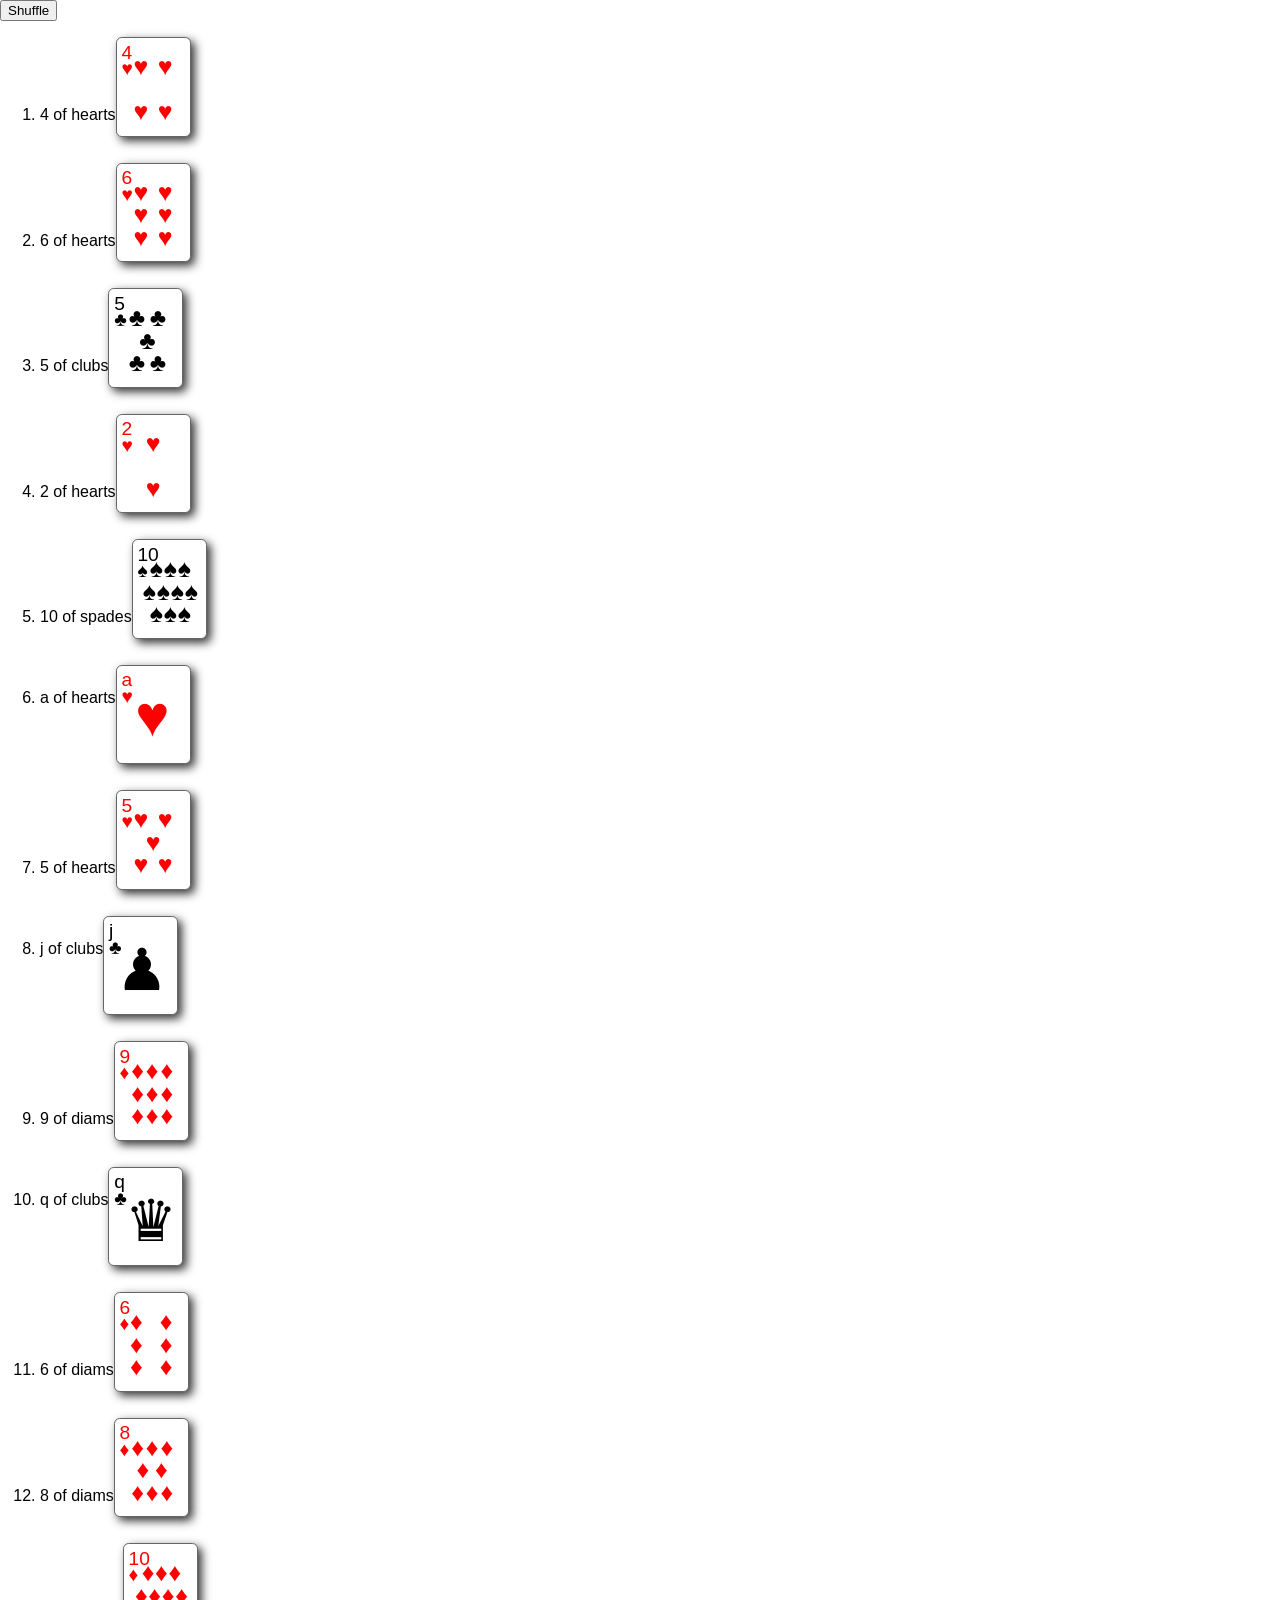
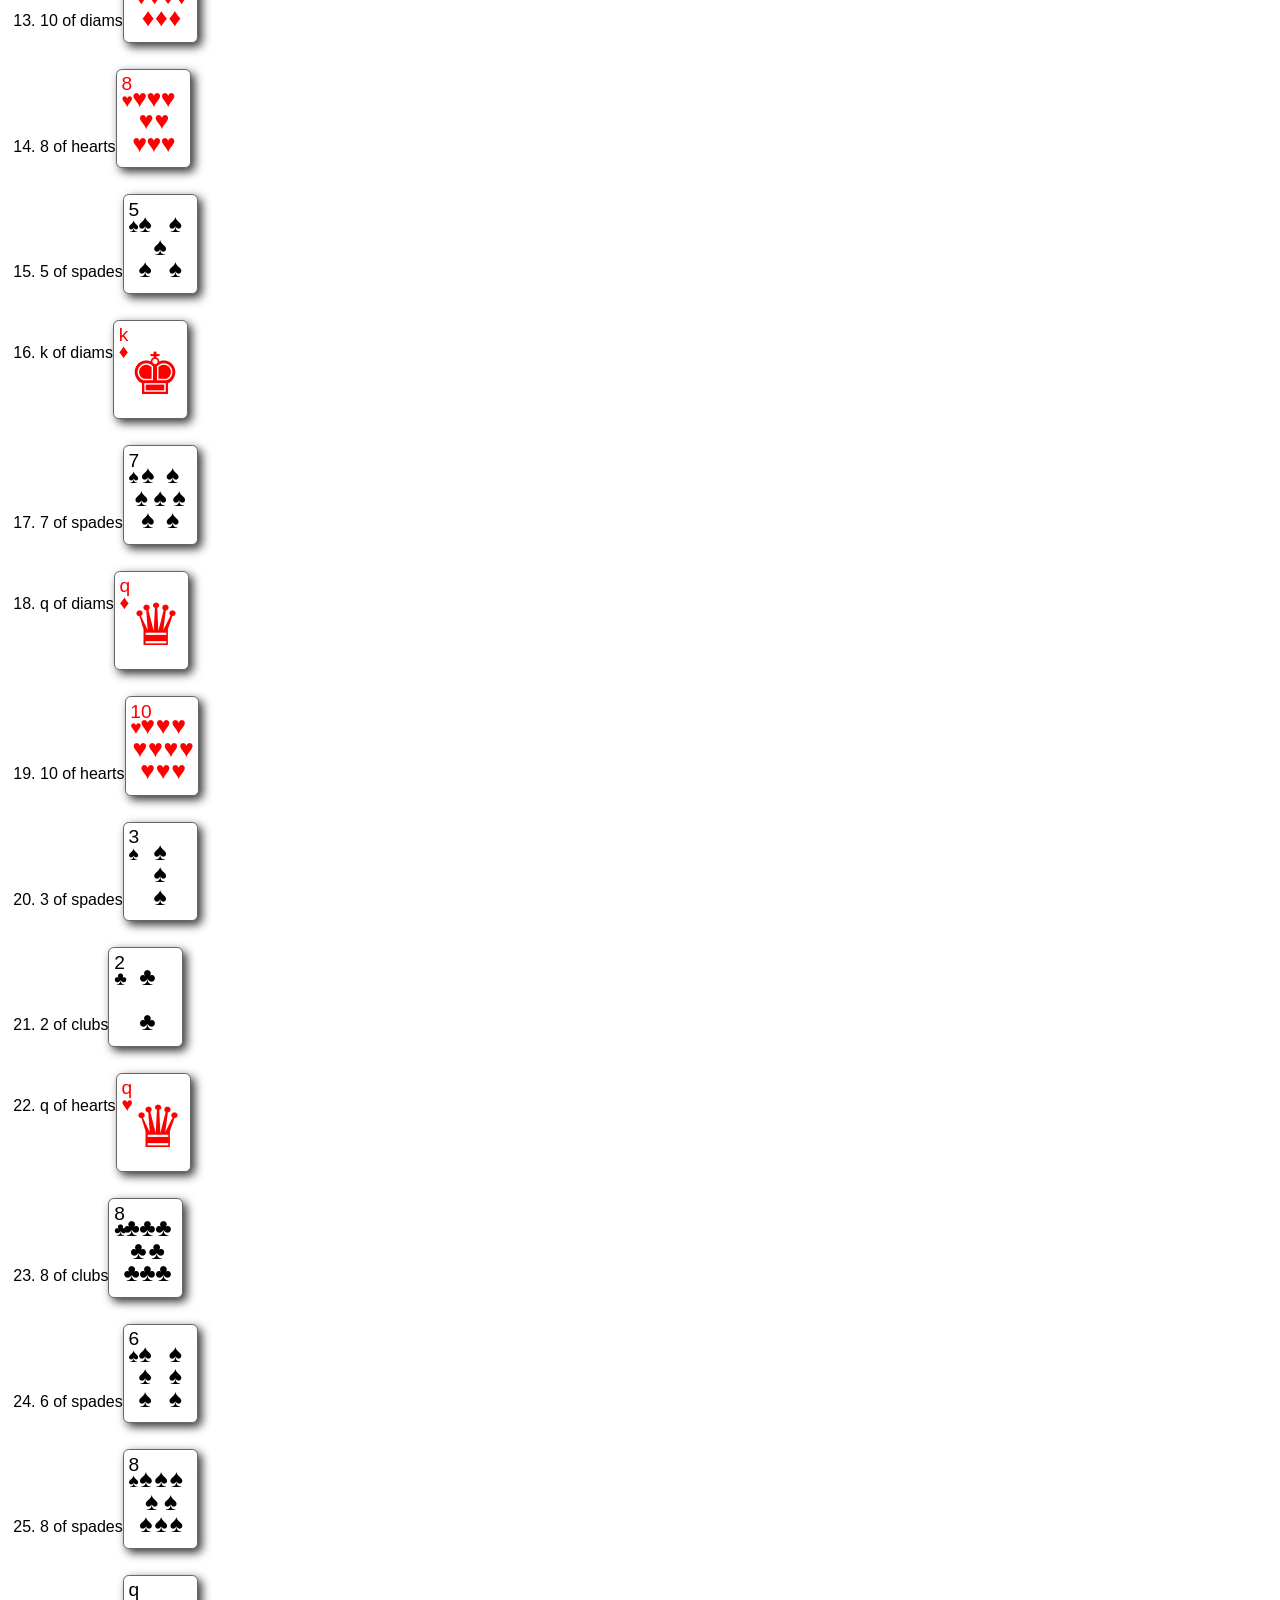
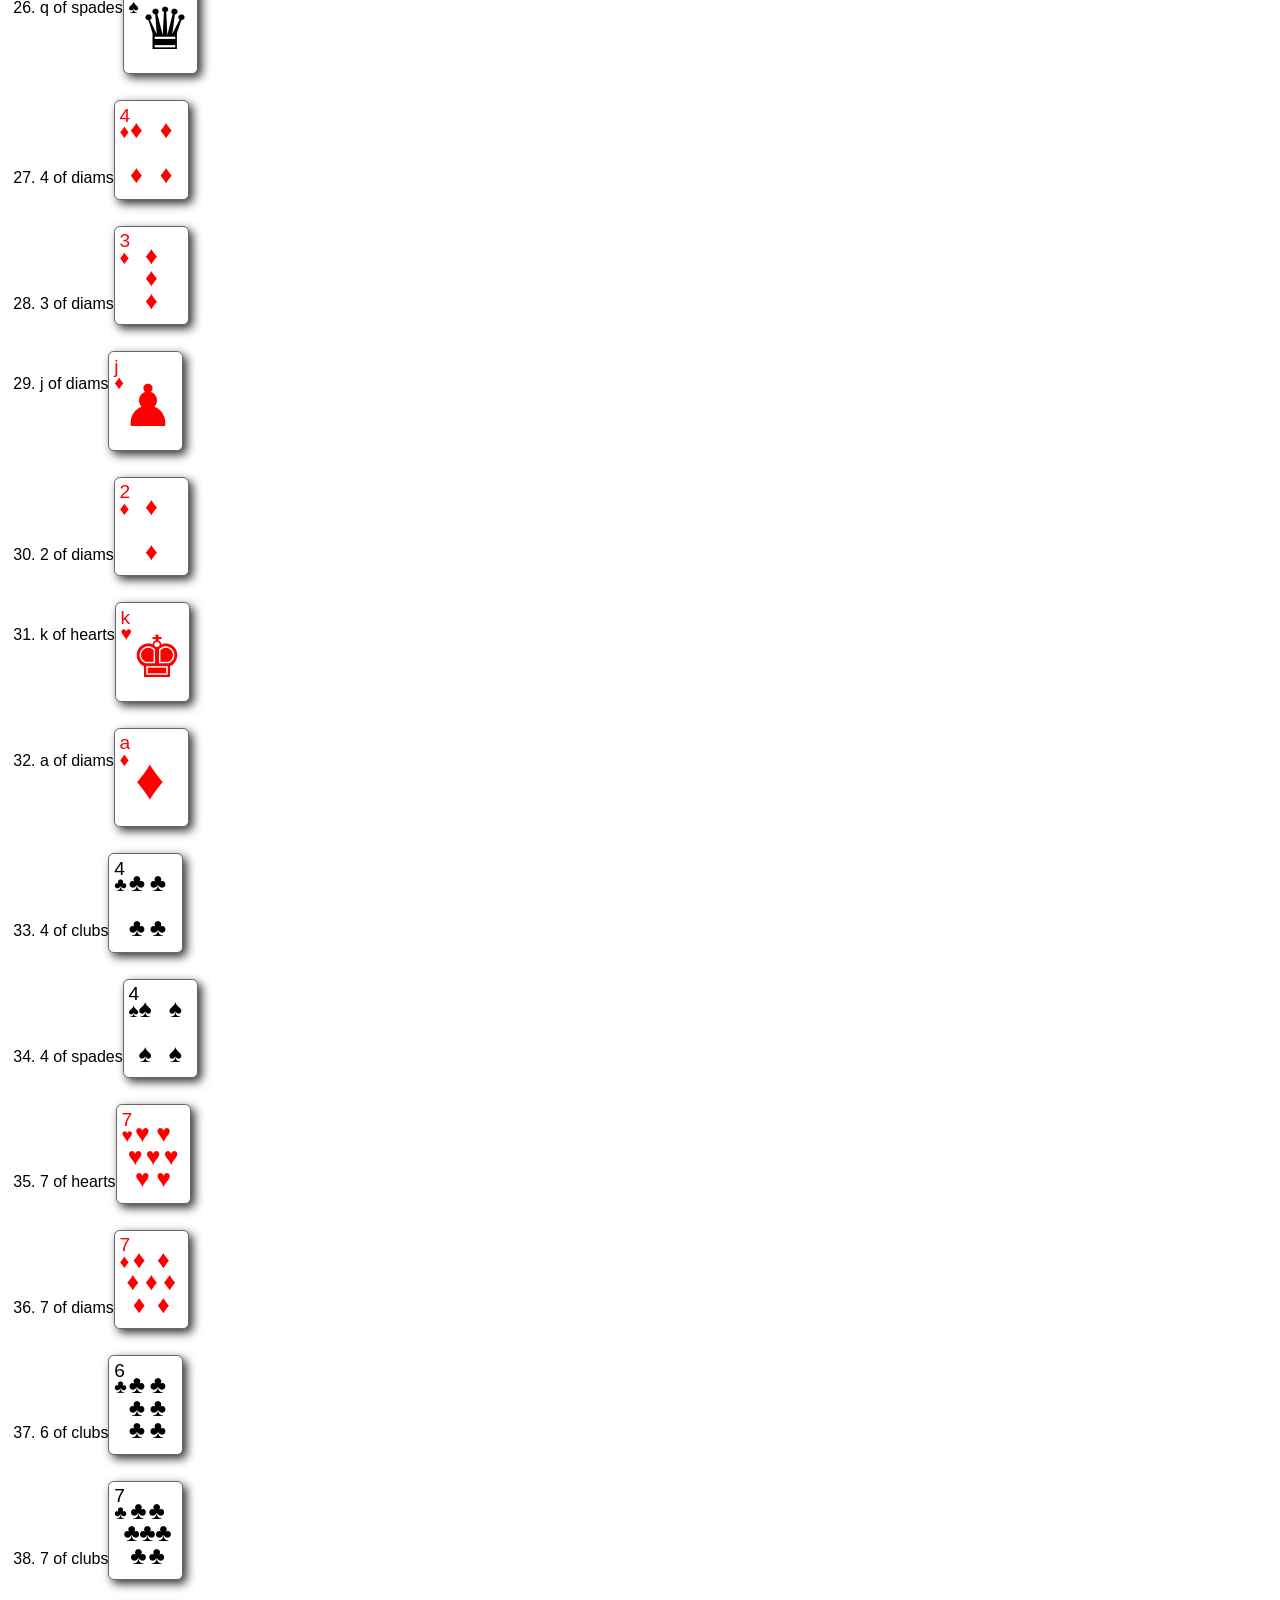
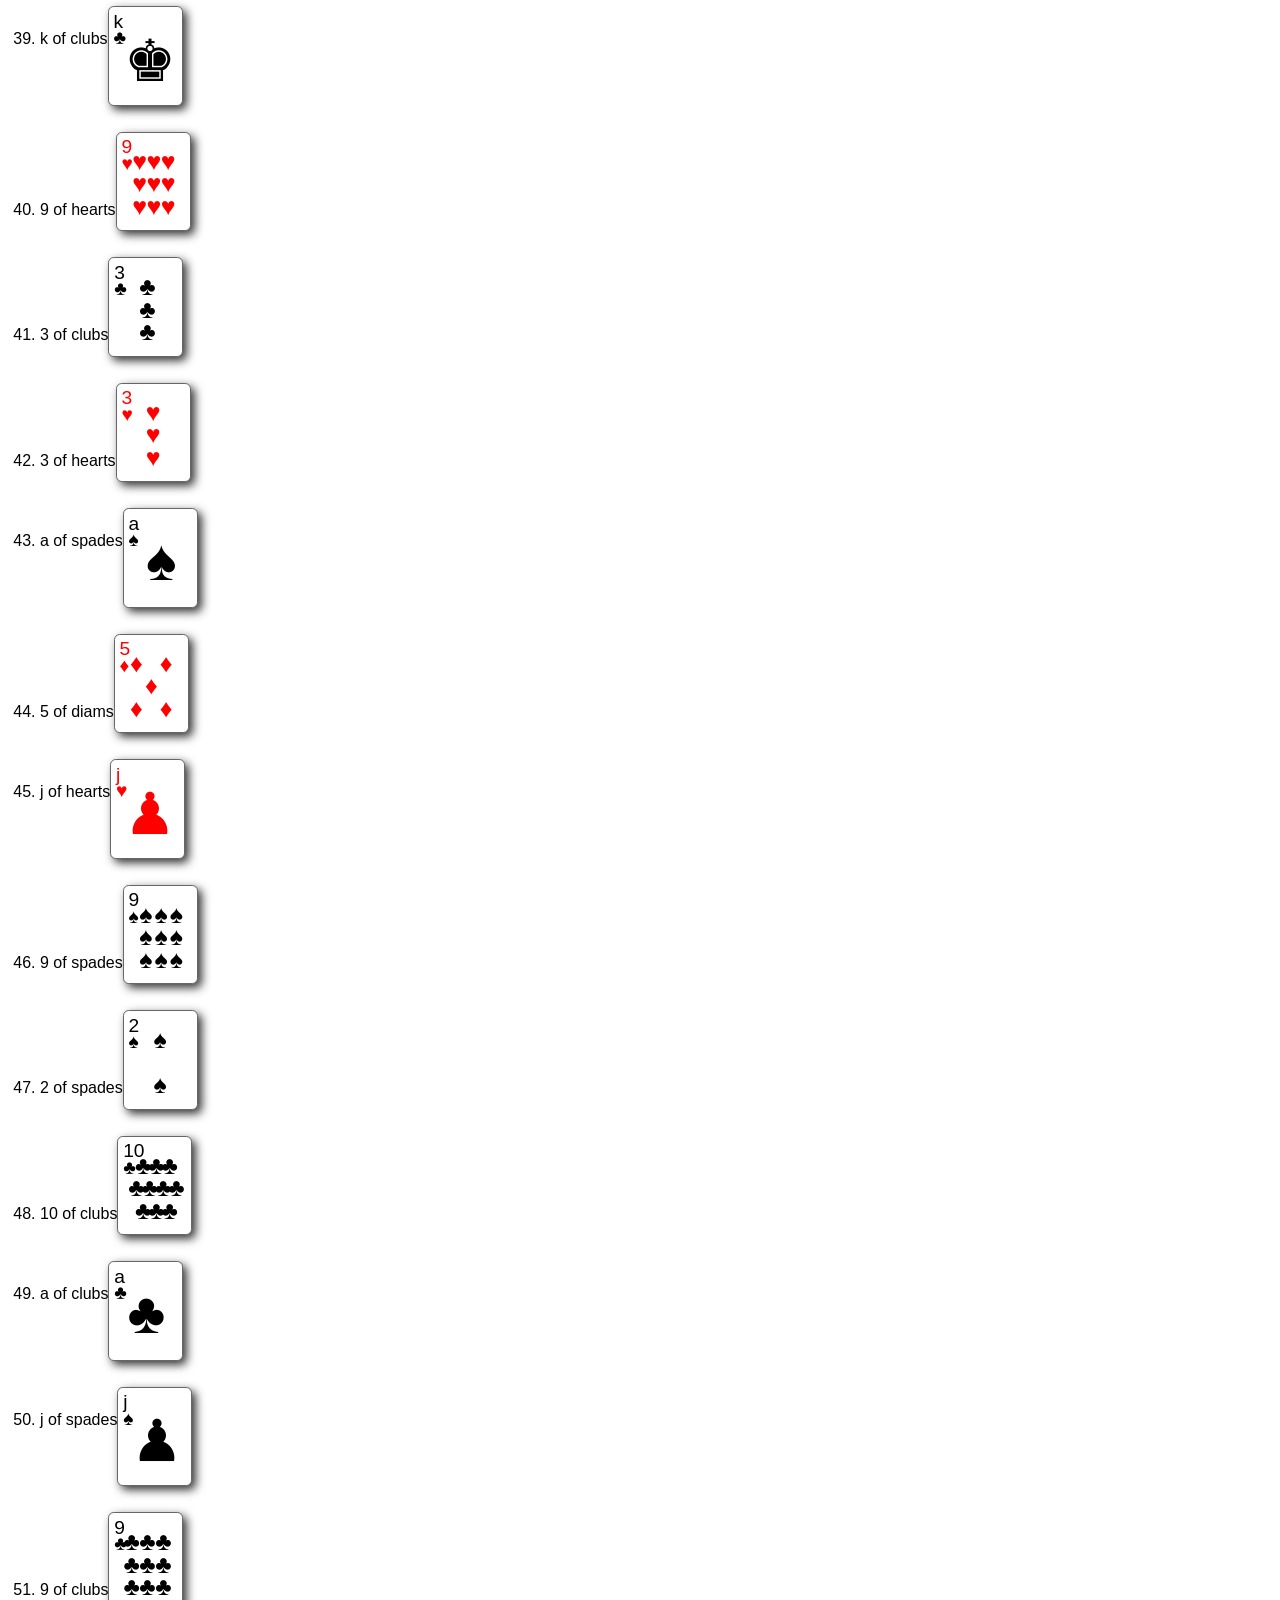
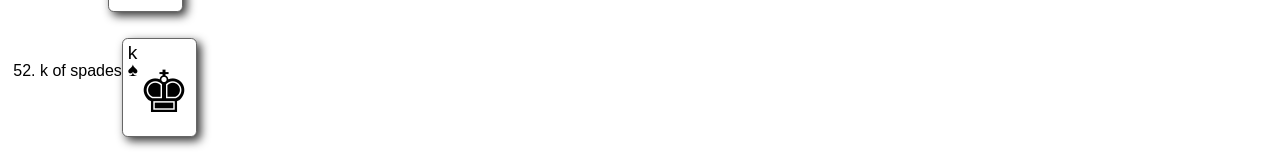
==== web/index.html @ 7f5fe444 "refactored some card stuff" ====
<!DOCTYPE HTML>
<html>
    <head>
        <meta http-equiv="Content-Type" content="text/html; charset=utf-8">
        <title>Main</title>
        <link rel="stylesheet" type="text/css" href="css/main.css">
        <link rel="stylesheet" type="text/css" href="css/cards.css">
        <script type="text/javascript" src="js/kings_elm.min.js"></script>
    </head>
    <body>
        <script type="text/javascript">Elm.Main.fullscreen();</script>
    </body>
</html>
---- web/css/main.css ----
html,head,body { padding:0; margin:0; }
body { font-family: calibri, helvetica, arial, sans-serif; }
---- web/css/cards.css ----
/**
 * Styles for CSS Playing Cards
 *
 * @author   Anika Henke <anika@selfthinker.org>
 * @license  CC BY-SA [http://creativecommons.org/licenses/by-sa/3.0]
 * @version  2011-06-14
 * @link     http://selfthinker.github.com/CSS-Playing-Cards/
 */

/* card itself
********************************************************************/

.playingCards .card {
    display: inline-block;
    width: 3.3em;
    height: 4.6em;
    border: 1px solid #666;
    border-radius: .3em;
    -moz-border-radius: .3em;
    -webkit-border-radius: .3em;
    -khtml-border-radius: .3em;
    padding: .25em;
    margin: 0 .5em .5em 0;
    text-align: center;
    font-size: 1.2em; /* @change: adjust this value to make bigger or smaller cards */
    font-weight: normal;
    font-family: Arial, sans-serif;
    position: relative;
    background-color: #fff;
    -moz-box-shadow: .2em .2em .5em #333;
    -webkit-box-shadow: .2em .2em .5em #333;
    box-shadow: .2em .2em .5em #333;
}

.playingCards a.card {
    text-decoration: none;
}
/* selected and hover state */
.playingCards a.card:hover, .playingCards a.card:active, .playingCards a.card:focus,
.playingCards label.card:hover,
.playingCards strong .card {
    bottom: 1em;
}
.playingCards label.card {
    cursor: pointer;
}

.playingCards .card.back {
    text-indent: -4000px;
    background-color: #ccc;
    background-repeat: repeat;
    background-image: url([data-uri]); /* image is "Pattern 069" from http://www.squidfingers.com/patterns/ */
    background-image: -moz-repeating-linear-gradient(34% 6% 135deg,#0F1E59, #75A1BF, #3E3E63 50%);
    background-image: -webkit-gradient(radial, center center, 20, center center, 80, from(#3c3), color-stop(0.4, #363), to(#030));
    /* yes, it's intentional that Mozilla, Webkit, Opera and IE all will get different backgrounds ... why not? :) */
}

/* suit colours
********************************************************************/

.playingCards .card.diams {
    color: #f00 !important;
}
.playingCards.fourColours .card.diams {
    color: #00f !important;
}
[lang=de] .playingCards.fourColours .card.diams {
    color: #f60 !important;
}
.playingCards .card.hearts {
    color: #f00 !important;
}
.playingCards .card.spades {
    color: #000 !important;
}
[lang=de] .playingCards.fourColours .card.spades {
    color: #090 !important;
}
.playingCards .card.clubs {
    color: #000 !important;
}
.playingCards.fourColours .card.clubs {
    color: #090 !important;
}
[lang=de] .playingCards.fourColours .card.clubs {
    color: #000 !important;
}
.playingCards .card.joker {
    color: #000 !important;
}
.playingCards .card.joker.big {
    color: #f00 !important;
}

/* inner bits
********************************************************************/

/* top left main info (rank and suit) */

.playingCards .card .rank,
.playingCards .card .suit {
    display: block;
    line-height: 1;
    text-align: left;
}
.playingCards .card .rank {
}
.playingCards .card .suit {
    line-height: .7;
}

/* checkbox */
.playingCards .card input {
    margin-top: -.05em;
    font: inherit;
}
.playingCards.simpleCards .card input,
.playingCards .card.rank-j input,
.playingCards .card.rank-q input,
.playingCards .card.rank-k input,
.playingCards .card.rank-a input {
    margin-top: 2.4em;
}
.playingCards.inText .card input {
    margin-top: 0;
}

/* different rank letters for different languages */
.playingCards .card .rank:after,
.playingCards .card.joker .rank:before {
    position: absolute;
    top: .25em;
    left: .25em;
    background: #fff;
}
[lang=de] .playingCards .card.rank-j .rank:after {
    content: "B";
}
[lang=fr] .playingCards .card.rank-j .rank:after {
    content: "V";
}
[lang=de] .playingCards .card.rank-q .rank:after,
[lang=fr] .playingCards .card.rank-q .rank:after {
    content: "D";
}
[lang=fr] .playingCards .card.rank-k .rank:after {
    content: "R";
}

/* joker (top left symbol) */
.playingCards .card.joker .rank {
    position: absolute;
}
.playingCards .card.joker .rank:before {
    content: "\2605";
    top: 0;
    left: 0;
}
.playingCards .card.joker .suit {
    text-indent: -9999px;
}

/* inner multiple suits */
.playingCards .card .suit:after {
    display: block;
    margin-top: -.8em;
    text-align: center;
    white-space: pre;
    line-height: .9;
    font-size: 1.3em;
    word-spacing: -.05em;
}

/* make the hearts and clubs symbols fit, because they are a bit bigger than the others */
.playingCards .card.hearts .suit:after {
    word-spacing: -.15em;
}
.playingCards .card.hearts.rank-10 .suit:after {
    word-spacing: -.05em;
    letter-spacing: -.1em;
}
.playingCards .card.clubs.rank-10 .suit:after {
    word-spacing: -.15em;
}

/* 8, 9, 10 are the most crowded */
.playingCards .card.rank-8 .suit:after,
.playingCards .card.rank-9 .suit:after {
    letter-spacing: -.075em;
}
.playingCards .card.rank-10 .suit:after {
    letter-spacing: -.1em;
}
.playingCards .card.clubs .suit:after {
    letter-spacing: -.125em;
}

/*____________ symbols in the middle (suits, full) ____________*/

/* diamonds */
.playingCards .card.rank-2.diams .suit:after {
    content: "\2666 \A\A\2666";
}
.playingCards .card.rank-3.diams .suit:after {
    content: "\2666 \A\2666 \A\2666";
}
.playingCards .card.rank-4.diams .suit:after {
    content: "\2666\00A0\00A0\00A0\2666 \A\A\2666\00A0\00A0\00A0\2666";
}
.playingCards .card.rank-5.diams .suit:after {
    content: "\2666\00A0\00A0\00A0\2666 \A\2666 \A\2666\00A0\00A0\00A0\2666";
}
.playingCards .card.rank-6.diams .suit:after {
    content: "\2666\00A0\00A0\00A0\2666 \A\2666\00A0\00A0\00A0\2666 \A\2666\00A0\00A0\00A0\2666";
}
.playingCards .card.rank-7.diams .suit:after {
    content: "\2666\00A0\00A0\2666 \A\2666\00A0\2666\00A0\2666 \A\2666\00A0\00A0\2666";
}
.playingCards .card.rank-8.diams .suit:after {
    content: "\2666\00A0\2666\00A0\2666 \A\2666\00A0\00A0\2666 \A\2666\00A0\2666\00A0\2666";
}
.playingCards .card.rank-9.diams .suit:after {
    content: "\2666\00A0\2666\00A0\2666 \A\2666\00A0\2666\00A0\2666 \A\2666\00A0\2666\00A0\2666";
}
.playingCards .card.rank-10.diams .suit:after {
    content: "\2666\00A0\2666\00A0\2666 \A\2666\00A0\2666\00A0\2666\00A0\2666 \A\2666\00A0\2666\00A0\2666";
}

/* hearts */
.playingCards .card.rank-2.hearts .suit:after {
    content: "\2665 \A\A\2665";
}
.playingCards .card.rank-3.hearts .suit:after {
    content: "\2665 \A\2665 \A\2665";
}
.playingCards .card.rank-4.hearts .suit:after {
    content: "\2665\00A0\00A0\00A0\2665 \A\A\2665\00A0\00A0\00A0\2665";
}
.playingCards .card.rank-5.hearts .suit:after {
    content: "\2665\00A0\00A0\00A0\2665 \A\2665 \A\2665\00A0\00A0\00A0\2665";
}
.playingCards .card.rank-6.hearts .suit:after {
    content: "\2665\00A0\00A0\00A0\2665 \A\2665\00A0\00A0\00A0\2665 \A\2665\00A0\00A0\00A0\2665";
}
.playingCards .card.rank-7.hearts .suit:after {
    content: "\2665\00A0\00A0\2665 \A\2665\00A0\2665\00A0\2665 \A\2665\00A0\00A0\2665";
}
.playingCards .card.rank-8.hearts .suit:after {
    content: "\2665\00A0\2665\00A0\2665 \A\2665\00A0\00A0\2665 \A\2665\00A0\2665\00A0\2665";
}
.playingCards .card.rank-9.hearts .suit:after {
    content: "\2665\00A0\2665\00A0\2665 \A\2665\00A0\2665\00A0\2665 \A\2665\00A0\2665\00A0\2665";
}
.playingCards .card.rank-10.hearts .suit:after {
    content: "\2665\00A0\2665\00A0\2665 \A\2665\00A0\2665\00A0\2665\00A0\2665 \A\2665\00A0\2665\00A0\2665";
}

/* spades */
.playingCards .card.rank-2.spades .suit:after {
    content: "\2660 \A\A\2660";
}
.playingCards .card.rank-3.spades .suit:after {
    content: "\2660 \A\2660 \A\2660";
}
.playingCards .card.rank-4.spades .suit:after {
    content: "\2660\00A0\00A0\00A0\2660 \A\A\2660\00A0\00A0\00A0\2660";
}
.playingCards .card.rank-5.spades .suit:after {
    content: "\2660\00A0\00A0\00A0\2660 \A\2660 \A\2660\00A0\00A0\00A0\2660";
}
.playingCards .card.rank-6.spades .suit:after {
    content: "\2660\00A0\00A0\00A0\2660 \A\2660\00A0\00A0\00A0\2660 \A\2660\00A0\00A0\00A0\2660";
}
.playingCards .card.rank-7.spades .suit:after {
    content: "\2660\00A0\00A0\2660 \A\2660\00A0\2660\00A0\2660 \A\2660\00A0\00A0\2660";
}
.playingCards .card.rank-8.spades .suit:after {
    content: "\2660\00A0\2660\00A0\2660 \A\2660\00A0\00A0\2660 \A\2660\00A0\2660\00A0\2660";
}
.playingCards .card.rank-9.spades .suit:after {
    content: "\2660\00A0\2660\00A0\2660 \A\2660\00A0\2660\00A0\2660 \A\2660\00A0\2660\00A0\2660";
}
.playingCards .card.rank-10.spades .suit:after {
    content: "\2660\00A0\2660\00A0\2660 \A\2660\00A0\2660\00A0\2660\00A0\2660 \A\2660\00A0\2660\00A0\2660";
}

/* clubs */
.playingCards .card.rank-2.clubs .suit:after {
    content: "\2663 \A\A\2663";
}
.playingCards .card.rank-3.clubs .suit:after {
    content: "\2663 \A\2663 \A\2663";
}
.playingCards .card.rank-4.clubs .suit:after {
    content: "\2663\00A0\00A0\00A0\2663 \A\A\2663\00A0\00A0\00A0\2663";
}
.playingCards .card.rank-5.clubs .suit:after {
    content: "\2663\00A0\00A0\00A0\2663 \A\2663 \A\2663\00A0\00A0\00A0\2663";
}
.playingCards .card.rank-6.clubs .suit:after {
    content: "\2663\00A0\00A0\00A0\2663 \A\2663\00A0\00A0\00A0\2663 \A\2663\00A0\00A0\00A0\2663";
}
.playingCards .card.rank-7.clubs .suit:after {
    content: "\2663\00A0\00A0\2663 \A\2663\00A0\2663\00A0\2663 \A\2663\00A0\00A0\2663";
}
.playingCards .card.rank-8.clubs .suit:after {
    content: "\2663\00A0\2663\00A0\2663 \A\2663\00A0\00A0\2663 \A\2663\00A0\2663\00A0\2663";
}
.playingCards .card.rank-9.clubs .suit:after {
    content: "\2663\00A0\2663\00A0\2663 \A\2663\00A0\2663\00A0\2663 \A\2663\00A0\2663\00A0\2663";
}
.playingCards .card.rank-10.clubs .suit:after {
    content: "\2663\00A0\2663\00A0\2663 \A\2663\00A0\2663\00A0\2663\00A0\2663 \A\2663\00A0\2663\00A0\2663";
}

/*____________ symbols in the middle (faces as images) ____________*/

.playingCards.faceImages .card.rank-j .suit:after,
.playingCards.faceImages .card.rank-q .suit:after,
.playingCards.faceImages .card.rank-k .suit:after {
    content: '';
}
.playingCards.faceImages .card.rank-j,
.playingCards.faceImages .card.rank-q,
.playingCards.faceImages .card.rank-k,
.playingCards.faceImages .card.joker {
    background-repeat: no-repeat;
    background-position: -1em 0;
    /* @change: smaller cards: more negative distance from the left
       bigger cards: 0 or more positive distance from the left */

    /* for a centered full background image:
    background-position: .35em 0;
    -moz-background-size: contain;
    -o-background-size: contain;
    -webkit-background-size: contain;
    -khtml-background-size: contain;
    background-size: contain;
    */
}

.playingCards.faceImages .card.rank-j.diams  { background-image: url(faces/JD.gif); }
.playingCards.faceImages .card.rank-j.hearts { background-image: url(faces/JH.gif); }
.playingCards.faceImages .card.rank-j.spades { background-image: url(faces/JS.gif); }
.playingCards.faceImages .card.rank-j.clubs  { background-image: url(faces/JC.gif); }

.playingCards.faceImages .card.rank-q.diams  { background-image: url(faces/QD.gif); }
.playingCards.faceImages .card.rank-q.hearts { background-image: url(faces/QH.gif); }
.playingCards.faceImages .card.rank-q.spades { background-image: url(faces/QS.gif); }
.playingCards.faceImages .card.rank-q.clubs  { background-image: url(faces/QC.gif); }

.playingCards.faceImages .card.rank-k.diams  { background-image: url(faces/KD.gif); }
.playingCards.faceImages .card.rank-k.hearts { background-image: url(faces/KH.gif); }
.playingCards.faceImages .card.rank-k.spades { background-image: url(faces/KS.gif); }
.playingCards.faceImages .card.rank-k.clubs  { background-image: url(faces/KC.gif); }

.playingCards.faceImages .card.joker         { background-image: url(faces/joker.gif); }
.playingCards.simpleCards .card.rank-j,
.playingCards.simpleCards .card.rank-q,
.playingCards.simpleCards .card.rank-k       { background-image: none !important; }

/*____________ symbols in the middle (faces as dingbat symbols) ____________*/

.playingCards.simpleCards .card .suit:after,
.playingCards .card.rank-j .suit:after,
.playingCards .card.rank-q .suit:after,
.playingCards .card.rank-k .suit:after,
.playingCards .card.rank-a .suit:after,
.playingCards .card.joker .rank:after {
    font-family: Georgia, serif;
    position: absolute;
    font-size: 3em;
    right: .1em;
    bottom: .25em;
    word-spacing: normal;
    letter-spacing: normal;
    line-height: 1;
}
.playingCards .card.rank-j .suit:after {
    content: "\265F";
    right: .15em;
}
.playingCards .card.rank-q .suit:after {
    content: "\265B";
}
.playingCards .card.rank-k .suit:after {
    content: "\265A";
}
/* joker (inner symbol) */
.playingCards.faceImages .card.joker .rank:after {
    content: "";
}
.playingCards .card.joker .rank:after {
    position: absolute;
    content: "\2766";
    top: .4em;
    left: .1em;
}

/* big suits in middle */
.playingCards.simpleCards .card .suit:after,
.playingCards .card.rank-a .suit:after {
    font-family: Arial, sans-serif;
    line-height: .9;
    bottom: .35em;
}
.playingCards.simpleCards .card.diams .suit:after,
.playingCards .card.rank-a.diams .suit:after {
    content: "\2666";
    right: .4em;
}
.playingCards.simpleCards .card.hearts .suit:after,
.playingCards .card.rank-a.hearts .suit:after {
    content: "\2665";
    right: .35em;
}
.playingCards.simpleCards .card.spades .suit:after,
.playingCards .card.rank-a.spades .suit:after {
    content: "\2660";
    right: .35em;
}
.playingCards.simpleCards .card.clubs .suit:after,
.playingCards .card.rank-a.clubs .suit:after {
    content: "\2663";
    right: .3em;
}

/*____________ smaller cards for use inside text ____________*/

.playingCards.inText .card {
    font-size: .4em;
    vertical-align: middle;
}
.playingCards.inText .card span.rank,
.playingCards.inText .card span.suit {
    text-align: center;
}
.playingCards.inText .card span.rank {
    font-size: 2em;
    margin-top: .2em;
}
.playingCards.inText .card span.suit {
    font-size: 2.5em;
}
.playingCards.inText .card .suit:after,
.playingCards.inText .card.joker .rank:after {
    content: "" !important;
}
.playingCards.inText .card .rank:after {
    left: .5em;
    padding: 0 .1em;
}


/* hand (in your hand or on table or as a deck)
********************************************************************/

.playingCards ul.table,
.playingCards ul.hand,
.playingCards ul.deck {
    list-style-type: none;
    padding: 0;
    margin: 0 0 1.5em 0;
    position: relative;
    clear: both;
}
.playingCards ul.hand {
    margin-bottom: 3.5em;
}
.playingCards ul.table li,
.playingCards ul.hand li,
.playingCards ul.deck li {
    margin: 0;
    padding: 0;
    list-style-type: none;
    float: left;
}

.playingCards ul.hand,
.playingCards ul.deck {
    height: 8em;
}
.playingCards ul.hand li,
.playingCards ul.deck li {
    position: absolute;
}
.playingCards ul.hand li {
    bottom: 0;
}
.playingCards ul.hand li:nth-child(1)  { left: 0; }
.playingCards ul.hand li:nth-child(2)  { left: 1.1em; }
.playingCards ul.hand li:nth-child(3)  { left: 2.2em; }
.playingCards ul.hand li:nth-child(4)  { left: 3.3em; }
.playingCards ul.hand li:nth-child(5)  { left: 4.4em; }
.playingCards ul.hand li:nth-child(6)  { left: 5.5em; }
.playingCards ul.hand li:nth-child(7)  { left: 6.6em; }
.playingCards ul.hand li:nth-child(8)  { left: 7.7em; }
.playingCards ul.hand li:nth-child(9)  { left: 8.8em; }
.playingCards ul.hand li:nth-child(10) { left: 9.9em; }
.playingCards ul.hand li:nth-child(11) { left: 11em; }
.playingCards ul.hand li:nth-child(12) { left: 12.1em; }
.playingCards ul.hand li:nth-child(13) { left: 13.2em; }

.playingCards ul.hand li:nth-child(14) { left: 14.3em; }
.playingCards ul.hand li:nth-child(15) { left: 15.4em; }
.playingCards ul.hand li:nth-child(16) { left: 16.5em; }
.playingCards ul.hand li:nth-child(17) { left: 17.6em; }
.playingCards ul.hand li:nth-child(18) { left: 18.7em; }
.playingCards ul.hand li:nth-child(19) { left: 19.8em; }
.playingCards ul.hand li:nth-child(20) { left: 20.9em; }
.playingCards ul.hand li:nth-child(21) { left: 22em; }
.playingCards ul.hand li:nth-child(22) { left: 23.1em; }
.playingCards ul.hand li:nth-child(23) { left: 24.2em; }
.playingCards ul.hand li:nth-child(24) { left: 25.3em; }
.playingCards ul.hand li:nth-child(25) { left: 26.4em; }
.playingCards ul.hand li:nth-child(26) { left: 27.5em; }

/* rotate cards if rotateHand option is on */
.playingCards.rotateHand ul.hand li:nth-child(1) {
    -moz-transform: translate(1.9em, .9em) rotate(-42deg);
    -webkit-transform: translate(1.9em, .9em) rotate(-42deg);
    -o-transform: translate(1.9em, .9em) rotate(-42deg);
    transform: translate(1.9em, .9em) rotate(-42deg);
}
.playingCards.rotateHand ul.hand li:nth-child(2) {
    -moz-transform: translate(1.5em, .5em) rotate(-33deg);
    -webkit-transform: translate(1.5em, .5em) rotate(-33deg);
    -o-transform: translate(1.5em, .5em) rotate(-33deg);
    transform: translate(1.5em, .5em) rotate(-33deg);
}
.playingCards.rotateHand ul.hand li:nth-child(3) {
    -moz-transform: translate(1.1em, .3em) rotate(-24deg);
    -webkit-transform: translate(1.1em, .3em) rotate(-24deg);
    -o-transform: translate(1.1em, .3em) rotate(-24deg);
    transform: translate(1.1em, .3em) rotate(-24deg);
}
.playingCards.rotateHand ul.hand li:nth-child(4) {
    -moz-transform: translate(.7em, .2em) rotate(-15deg);
    -webkit-transform: translate(.7em, .2em) rotate(-15deg);
    -o-transform: translate(.7em, .2em) rotate(-15deg);
    transform: translate(.7em, .2em) rotate(-15deg);
}
.playingCards.rotateHand ul.hand li:nth-child(5) {
    -moz-transform: translate(.3em, .1em) rotate(-6deg);
    -webkit-transform: translate(.3em, .1em) rotate(-6deg);
    -o-transform: translate(.3em, .1em) rotate(-6deg);
    transform: translate(.3em, .1em) rotate(-6deg);
}
.playingCards.rotateHand ul.hand li:nth-child(6) {
    -moz-transform: translate(-.1em, .1em) rotate(3deg);
    -webkit-transform: translate(-.1em, .1em) rotate(3deg);
    -o-transform: translate(-.1em, .1em) rotate(3deg);
    transform: translate(-.1em, .1em) rotate(3deg);
}
.playingCards.rotateHand ul.hand li:nth-child(7) {
    -moz-transform: translate(-.5em, .2em) rotate(12deg);
    -webkit-transform: translate(-.5em, .2em) rotate(12deg);
    -o-transform: translate(-.5em, .2em) rotate(12deg);
    transform: translate(-.5em, .2em) rotate(12deg);
}
.playingCards.rotateHand ul.hand li:nth-child(8) {
    -moz-transform: translate(-.9em, .3em) rotate(21deg);
    -webkit-transform: translate(-.9em, .3em) rotate(21deg);
    -o-transform: translate(-.9em, .3em) rotate(21deg);
    transform: translate(-.9em, .3em) rotate(21deg);
}
.playingCards.rotateHand ul.hand li:nth-child(9) {
    -moz-transform: translate(-1.3em, .6em) rotate(30deg);
    -webkit-transform: translate(-1.3em, .6em) rotate(30deg);
    -o-transform: translate(-1.3em, .6em) rotate(30deg);
    transform: translate(-1.3em, .6em) rotate(30deg);
}
.playingCards.rotateHand ul.hand li:nth-child(10) {
    -moz-transform: translate(-1.7em, 1em) rotate(39deg);
    -webkit-transform: translate(-1.7em, 1em) rotate(39deg);
    -o-transform: translate(-1.7em, 1em) rotate(39deg);
    transform: translate(-1.7em, 1em) rotate(39deg);
}
.playingCards.rotateHand ul.hand li:nth-child(11) {
    -moz-transform: translate(-2.2em, 1.5em) rotate(48deg);
    -webkit-transform: translate(-2.2em, 1.5em) rotate(48deg);
    -o-transform: translate(-2.2em, 1.5em) rotate(48deg);
    transform: translate(-2.2em, 1.5em) rotate(48deg);
}
.playingCards.rotateHand ul.hand li:nth-child(12) {
    -moz-transform: translate(-2.8em, 2.1em) rotate(57deg);
    -webkit-transform: translate(-2.8em, 2.1em) rotate(57deg);
    -o-transform: translate(-2.8em, 2.1em) rotate(57deg);
    transform: translate(-2.8em, 2.1em) rotate(57deg);
}
.playingCards.rotateHand ul.hand li:nth-child(13) {
    -moz-transform: translate(-3.5em, 2.8em) rotate(66deg);
    -webkit-transform: translate(-3.5em, 2.8em) rotate(66deg);
    -o-transform: translate(-3.5em, 2.8em) rotate(66deg);
    transform: translate(-3.5em, 2.8em) rotate(66deg);
}

/* deck */
.playingCards ul.deck li:nth-child(1)  { left: 0;    bottom: 0; }
.playingCards ul.deck li:nth-child(2)  { left: 2px;  bottom: 1px; }
.playingCards ul.deck li:nth-child(3)  { left: 4px;  bottom: 2px; }
.playingCards ul.deck li:nth-child(4)  { left: 6px;  bottom: 3px; }
.playingCards ul.deck li:nth-child(5)  { left: 8px;  bottom: 4px; }
.playingCards ul.deck li:nth-child(6)  { left: 10px; bottom: 5px; }
.playingCards ul.deck li:nth-child(7)  { left: 12px; bottom: 6px; }
.playingCards ul.deck li:nth-child(8)  { left: 14px; bottom: 7px; }
.playingCards ul.deck li:nth-child(9)  { left: 16px; bottom: 8px; }
.playingCards ul.deck li:nth-child(10) { left: 18px; bottom: 9px; }
.playingCards ul.deck li:nth-child(11) { left: 20px; bottom: 10px; }
.playingCards ul.deck li:nth-child(12) { left: 22px; bottom: 11px; }
.playingCards ul.deck li:nth-child(13) { left: 24px; bottom: 12px; }
.playingCards ul.deck li:nth-child(14) { left: 26px; bottom: 13px; }
.playingCards ul.deck li:nth-child(15) { left: 28px; bottom: 14px; }
.playingCards ul.deck li:nth-child(16) { left: 30px; bottom: 15px; }
.playingCards ul.deck li:nth-child(17) { left: 32px; bottom: 16px; }
.playingCards ul.deck li:nth-child(18) { left: 34px; bottom: 17px; }
.playingCards ul.deck li:nth-child(19) { left: 36px; bottom: 18px; }
.playingCards ul.deck li:nth-child(20) { left: 38px; bottom: 19px; }
.playingCards ul.deck li:nth-child(21) { left: 40px; bottom: 20px; }
.playingCards ul.deck li:nth-child(22) { left: 42px; bottom: 21px; }
.playingCards ul.deck li:nth-child(23) { left: 44px; bottom: 22px; }
.playingCards ul.deck li:nth-child(24) { left: 46px; bottom: 23px; }
.playingCards ul.deck li:nth-child(25) { left: 48px; bottom: 24px; }
.playingCards ul.deck li:nth-child(26) { left: 50px; bottom: 25px; }
.playingCards ul.deck li:nth-child(27) { left: 52px; bottom: 26px; }
.playingCards ul.deck li:nth-child(28) { left: 54px; bottom: 27px; }
.playingCards ul.deck li:nth-child(29) { left: 56px; bottom: 28px; }
.playingCards ul.deck li:nth-child(30) { left: 58px; bottom: 29px; }
.playingCards ul.deck li:nth-child(31) { left: 60px; bottom: 30px; }
.playingCards ul.deck li:nth-child(32) { left: 62px; bottom: 31px; }
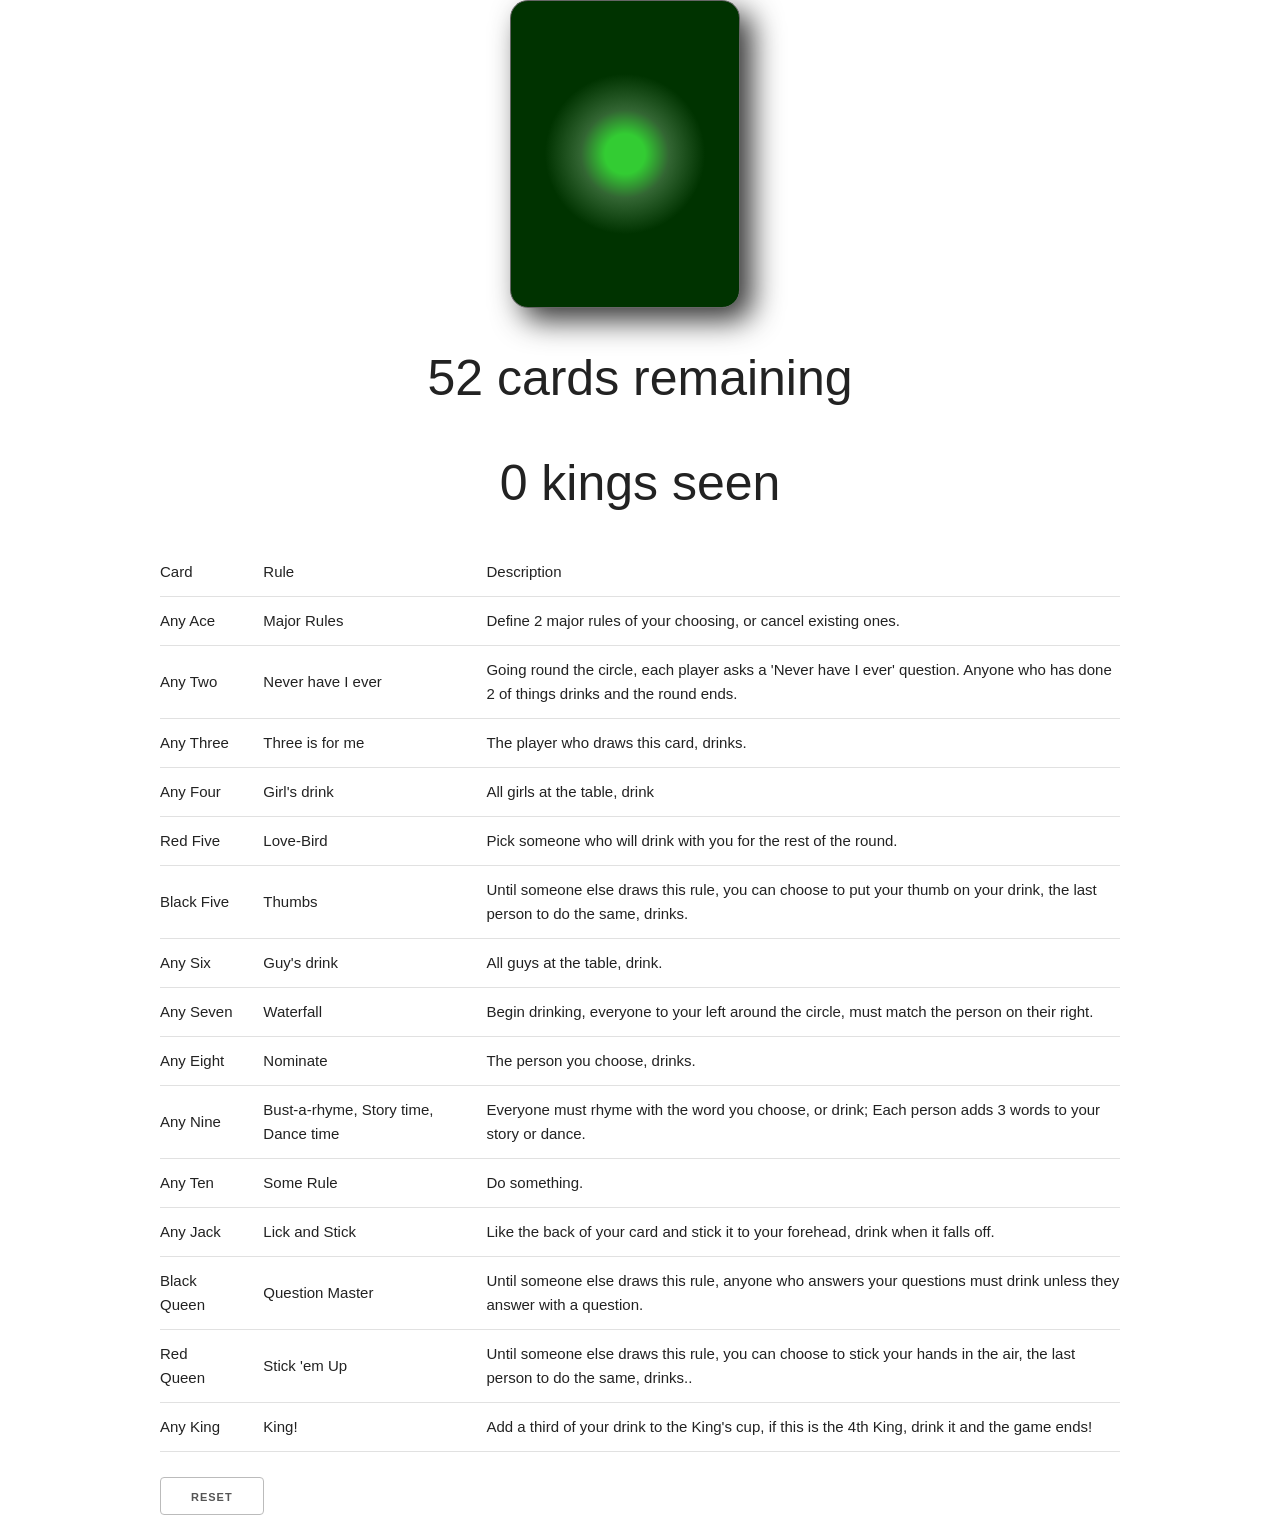
==== commit 709aecdd: "lots of changes" ====
--- a/web/index.html
+++ b/web/index.html
@@ -3,9 +3,11 @@
     <head>
         <meta http-equiv="Content-Type" content="text/html; charset=utf-8">
         <title>Main</title>
+        <link rel="stylesheet" type="text/css" href="css/normalize.css">
+        <link rel="stylesheet" type="text/css" href="css/skeleton.css">
+        <link rel="stylesheet" type="text/css" href="css/cards.css">
         <link rel="stylesheet" type="text/css" href="css/main.css">
-        <link rel="stylesheet" type="text/css" href="css/cards.css">
-        <script type="text/javascript" src="js/kings_elm.min.js"></script>
+        <script type="text/javascript" src="js/main_elm.min.js"></script>
     </head>
     <body>
         <script type="text/javascript">Elm.Main.fullscreen();</script>
--- a/web/css/skeleton.css
+++ b/web/css/skeleton.css
@@ -0,0 +1,418 @@
+/*
+* Skeleton V2.0.4
+* Copyright 2014, Dave Gamache
+* www.getskeleton.com
+* Free to use under the MIT license.
+* http://www.opensource.org/licenses/mit-license.php
+* 12/29/2014
+*/
+
+
+/* Table of contents
+––––––––––––––––––––––––––––––––––––––––––––––––––
+- Grid
+- Base Styles
+- Typography
+- Links
+- Buttons
+- Forms
+- Lists
+- Code
+- Tables
+- Spacing
+- Utilities
+- Clearing
+- Media Queries
+*/
+
+
+/* Grid
+–––––––––––––––––––––––––––––––––––––––––––––––––– */
+.container {
+  position: relative;
+  width: 100%;
+  max-width: 960px;
+  margin: 0 auto;
+  padding: 0 20px;
+  box-sizing: border-box; }
+.column,
+.columns {
+  width: 100%;
+  float: left;
+  box-sizing: border-box; }
+
+/* For devices larger than 400px */
+@media (min-width: 400px) {
+  .container {
+    width: 85%;
+    padding: 0; }
+}
+
+/* For devices larger than 550px */
+@media (min-width: 550px) {
+  .container {
+    width: 80%; }
+  .column,
+  .columns {
+    margin-left: 4%; }
+  .column:first-child,
+  .columns:first-child {
+    margin-left: 0; }
+
+  .one.column,
+  .one.columns                    { width: 4.66666666667%; }
+  .two.columns                    { width: 13.3333333333%; }
+  .three.columns                  { width: 22%;            }
+  .four.columns                   { width: 30.6666666667%; }
+  .five.columns                   { width: 39.3333333333%; }
+  .six.columns                    { width: 48%;            }
+  .seven.columns                  { width: 56.6666666667%; }
+  .eight.columns                  { width: 65.3333333333%; }
+  .nine.columns                   { width: 74.0%;          }
+  .ten.columns                    { width: 82.6666666667%; }
+  .eleven.columns                 { width: 91.3333333333%; }
+  .twelve.columns                 { width: 100%; margin-left: 0; }
+
+  .one-third.column               { width: 30.6666666667%; }
+  .two-thirds.column              { width: 65.3333333333%; }
+
+  .one-half.column                { width: 48%; }
+
+  /* Offsets */
+  .offset-by-one.column,
+  .offset-by-one.columns          { margin-left: 8.66666666667%; }
+  .offset-by-two.column,
+  .offset-by-two.columns          { margin-left: 17.3333333333%; }
+  .offset-by-three.column,
+  .offset-by-three.columns        { margin-left: 26%;            }
+  .offset-by-four.column,
+  .offset-by-four.columns         { margin-left: 34.6666666667%; }
+  .offset-by-five.column,
+  .offset-by-five.columns         { margin-left: 43.3333333333%; }
+  .offset-by-six.column,
+  .offset-by-six.columns          { margin-left: 52%;            }
+  .offset-by-seven.column,
+  .offset-by-seven.columns        { margin-left: 60.6666666667%; }
+  .offset-by-eight.column,
+  .offset-by-eight.columns        { margin-left: 69.3333333333%; }
+  .offset-by-nine.column,
+  .offset-by-nine.columns         { margin-left: 78.0%;          }
+  .offset-by-ten.column,
+  .offset-by-ten.columns          { margin-left: 86.6666666667%; }
+  .offset-by-eleven.column,
+  .offset-by-eleven.columns       { margin-left: 95.3333333333%; }
+
+  .offset-by-one-third.column,
+  .offset-by-one-third.columns    { margin-left: 34.6666666667%; }
+  .offset-by-two-thirds.column,
+  .offset-by-two-thirds.columns   { margin-left: 69.3333333333%; }
+
+  .offset-by-one-half.column,
+  .offset-by-one-half.columns     { margin-left: 52%; }
+
+}
+
+
+/* Base Styles
+–––––––––––––––––––––––––––––––––––––––––––––––––– */
+/* NOTE
+html is set to 62.5% so that all the REM measurements throughout Skeleton
+are based on 10px sizing. So basically 1.5rem = 15px :) */
+html {
+  font-size: 62.5%; }
+body {
+  font-size: 1.5em; /* currently ems cause chrome bug misinterpreting rems on body element */
+  line-height: 1.6;
+  font-weight: 400;
+  font-family: "Raleway", "HelveticaNeue", "Helvetica Neue", Helvetica, Arial, sans-serif;
+  color: #222; }
+
+
+/* Typography
+–––––––––––––––––––––––––––––––––––––––––––––––––– */
+h1, h2, h3, h4, h5, h6 {
+  margin-top: 0;
+  margin-bottom: 2rem;
+  font-weight: 300; }
+h1 { font-size: 4.0rem; line-height: 1.2;  letter-spacing: -.1rem;}
+h2 { font-size: 3.6rem; line-height: 1.25; letter-spacing: -.1rem; }
+h3 { font-size: 3.0rem; line-height: 1.3;  letter-spacing: -.1rem; }
+h4 { font-size: 2.4rem; line-height: 1.35; letter-spacing: -.08rem; }
+h5 { font-size: 1.8rem; line-height: 1.5;  letter-spacing: -.05rem; }
+h6 { font-size: 1.5rem; line-height: 1.6;  letter-spacing: 0; }
+
+/* Larger than phablet */
+@media (min-width: 550px) {
+  h1 { font-size: 5.0rem; }
+  h2 { font-size: 4.2rem; }
+  h3 { font-size: 3.6rem; }
+  h4 { font-size: 3.0rem; }
+  h5 { font-size: 2.4rem; }
+  h6 { font-size: 1.5rem; }
+}
+
+p {
+  margin-top: 0; }
+
+
+/* Links
+–––––––––––––––––––––––––––––––––––––––––––––––––– */
+a {
+  color: #1EAEDB; }
+a:hover {
+  color: #0FA0CE; }
+
+
+/* Buttons
+–––––––––––––––––––––––––––––––––––––––––––––––––– */
+.button,
+button,
+input[type="submit"],
+input[type="reset"],
+input[type="button"] {
+  display: inline-block;
+  height: 38px;
+  padding: 0 30px;
+  color: #555;
+  text-align: center;
+  font-size: 11px;
+  font-weight: 600;
+  line-height: 38px;
+  letter-spacing: .1rem;
+  text-transform: uppercase;
+  text-decoration: none;
+  white-space: nowrap;
+  background-color: transparent;
+  border-radius: 4px;
+  border: 1px solid #bbb;
+  cursor: pointer;
+  box-sizing: border-box; }
+.button:hover,
+button:hover,
+input[type="submit"]:hover,
+input[type="reset"]:hover,
+input[type="button"]:hover,
+.button:focus,
+button:focus,
+input[type="submit"]:focus,
+input[type="reset"]:focus,
+input[type="button"]:focus {
+  color: #333;
+  border-color: #888;
+  outline: 0; }
+.button.button-primary,
+button.button-primary,
+input[type="submit"].button-primary,
+input[type="reset"].button-primary,
+input[type="button"].button-primary {
+  color: #FFF;
+  background-color: #33C3F0;
+  border-color: #33C3F0; }
+.button.button-primary:hover,
+button.button-primary:hover,
+input[type="submit"].button-primary:hover,
+input[type="reset"].button-primary:hover,
+input[type="button"].button-primary:hover,
+.button.button-primary:focus,
+button.button-primary:focus,
+input[type="submit"].button-primary:focus,
+input[type="reset"].button-primary:focus,
+input[type="button"].button-primary:focus {
+  color: #FFF;
+  background-color: #1EAEDB;
+  border-color: #1EAEDB; }
+
+
+/* Forms
+–––––––––––––––––––––––––––––––––––––––––––––––––– */
+input[type="email"],
+input[type="number"],
+input[type="search"],
+input[type="text"],
+input[type="tel"],
+input[type="url"],
+input[type="password"],
+textarea,
+select {
+  height: 38px;
+  padding: 6px 10px; /* The 6px vertically centers text on FF, ignored by Webkit */
+  background-color: #fff;
+  border: 1px solid #D1D1D1;
+  border-radius: 4px;
+  box-shadow: none;
+  box-sizing: border-box; }
+/* Removes awkward default styles on some inputs for iOS */
+input[type="email"],
+input[type="number"],
+input[type="search"],
+input[type="text"],
+input[type="tel"],
+input[type="url"],
+input[type="password"],
+textarea {
+  -webkit-appearance: none;
+     -moz-appearance: none;
+          appearance: none; }
+textarea {
+  min-height: 65px;
+  padding-top: 6px;
+  padding-bottom: 6px; }
+input[type="email"]:focus,
+input[type="number"]:focus,
+input[type="search"]:focus,
+input[type="text"]:focus,
+input[type="tel"]:focus,
+input[type="url"]:focus,
+input[type="password"]:focus,
+textarea:focus,
+select:focus {
+  border: 1px solid #33C3F0;
+  outline: 0; }
+label,
+legend {
+  display: block;
+  margin-bottom: .5rem;
+  font-weight: 600; }
+fieldset {
+  padding: 0;
+  border-width: 0; }
+input[type="checkbox"],
+input[type="radio"] {
+  display: inline; }
+label > .label-body {
+  display: inline-block;
+  margin-left: .5rem;
+  font-weight: normal; }
+
+
+/* Lists
+–––––––––––––––––––––––––––––––––––––––––––––––––– */
+ul {
+  list-style: circle inside; }
+ol {
+  list-style: decimal inside; }
+ol, ul {
+  padding-left: 0;
+  margin-top: 0; }
+ul ul,
+ul ol,
+ol ol,
+ol ul {
+  margin: 1.5rem 0 1.5rem 3rem;
+  font-size: 90%; }
+li {
+  margin-bottom: 1rem; }
+
+
+/* Code
+–––––––––––––––––––––––––––––––––––––––––––––––––– */
+code {
+  padding: .2rem .5rem;
+  margin: 0 .2rem;
+  font-size: 90%;
+  white-space: nowrap;
+  background: #F1F1F1;
+  border: 1px solid #E1E1E1;
+  border-radius: 4px; }
+pre > code {
+  display: block;
+  padding: 1rem 1.5rem;
+  white-space: pre; }
+
+
+/* Tables
+–––––––––––––––––––––––––––––––––––––––––––––––––– */
+th,
+td {
+  padding: 12px 15px;
+  text-align: left;
+  border-bottom: 1px solid #E1E1E1; }
+th:first-child,
+td:first-child {
+  padding-left: 0; }
+th:last-child,
+td:last-child {
+  padding-right: 0; }
+
+
+/* Spacing
+–––––––––––––––––––––––––––––––––––––––––––––––––– */
+button,
+.button {
+  margin-bottom: 1rem; }
+input,
+textarea,
+select,
+fieldset {
+  margin-bottom: 1.5rem; }
+pre,
+blockquote,
+dl,
+figure,
+table,
+p,
+ul,
+ol,
+form {
+  margin-bottom: 2.5rem; }
+
+
+/* Utilities
+–––––––––––––––––––––––––––––––––––––––––––––––––– */
+.u-full-width {
+  width: 100%;
+  box-sizing: border-box; }
+.u-max-full-width {
+  max-width: 100%;
+  box-sizing: border-box; }
+.u-pull-right {
+  float: right; }
+.u-pull-left {
+  float: left; }
+
+
+/* Misc
+–––––––––––––––––––––––––––––––––––––––––––––––––– */
+hr {
+  margin-top: 3rem;
+  margin-bottom: 3.5rem;
+  border-width: 0;
+  border-top: 1px solid #E1E1E1; }
+
+
+/* Clearing
+–––––––––––––––––––––––––––––––––––––––––––––––––– */
+
+/* Self Clearing Goodness */
+.container:after,
+.row:after,
+.u-cf {
+  content: "";
+  display: table;
+  clear: both; }
+
+
+/* Media Queries
+–––––––––––––––––––––––––––––––––––––––––––––––––– */
+/*
+Note: The best way to structure the use of media queries is to create the queries
+near the relevant code. For example, if you wanted to change the styles for buttons
+on small devices, paste the mobile query code up in the buttons section and style it
+there.
+*/
+
+
+/* Larger than mobile */
+@media (min-width: 400px) {}
+
+/* Larger than phablet (also point when grid becomes active) */
+@media (min-width: 550px) {}
+
+/* Larger than tablet */
+@media (min-width: 750px) {}
+
+/* Larger than desktop */
+@media (min-width: 1000px) {}
+
+/* Larger than Desktop HD */
+@media (min-width: 1200px) {}
--- a/web/css/main.css
+++ b/web/css/main.css
@@ -1,2 +1,11 @@
-html,head,body { padding:0; margin:0; }
-body { font-family: calibri, helvetica, arial, sans-serif; }
+.card-button {
+    cursor: pointer;
+}
+
+.text-center {
+    text-align: center;
+}
+
+.main-row {
+    font-size: 50px;
+}
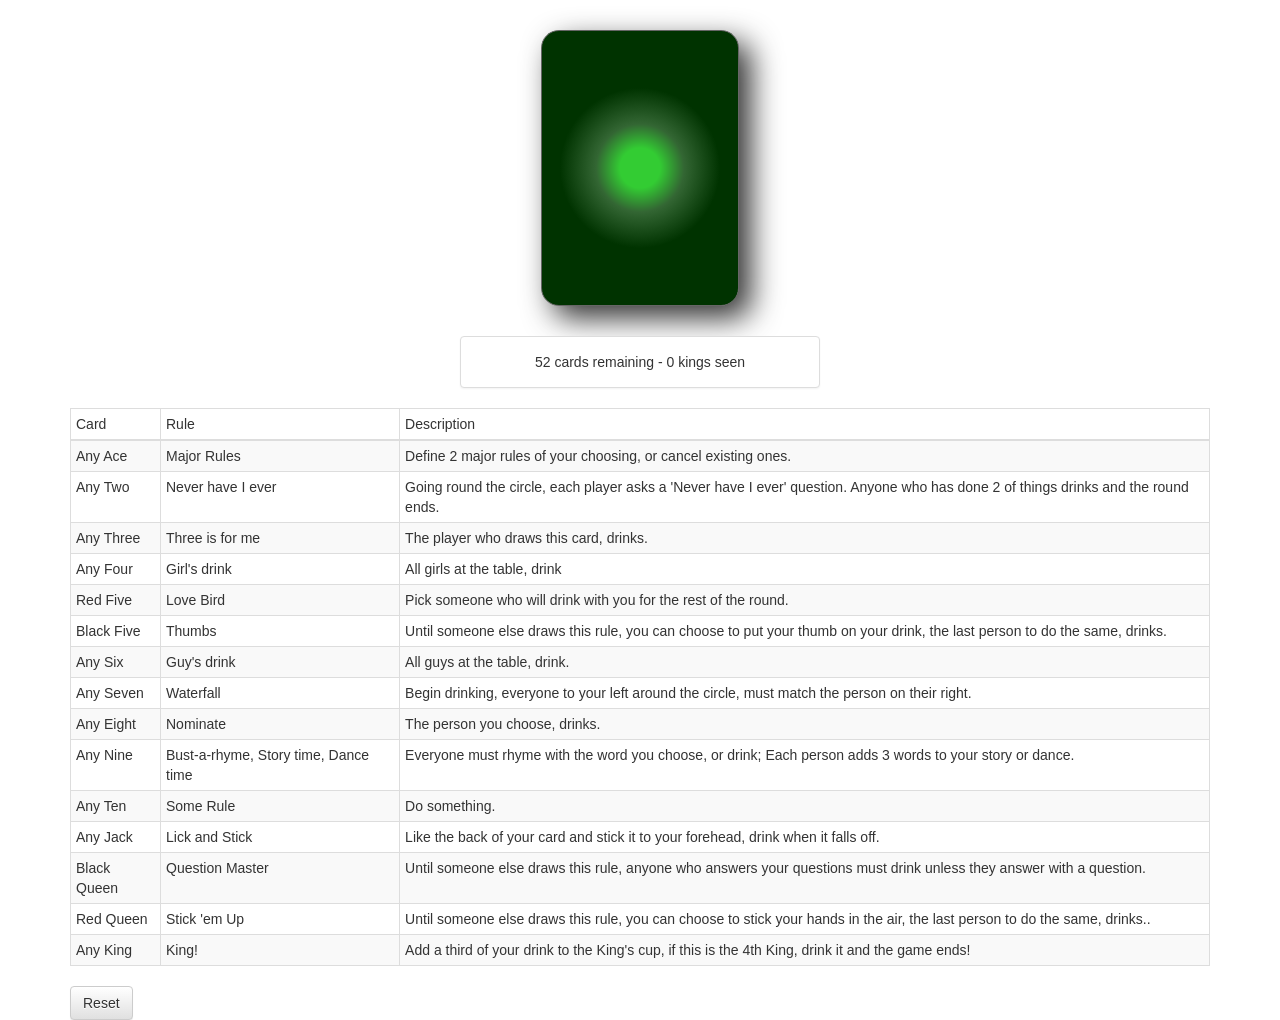
==== commit 1f623507: "final changes" ====
--- a/web/index.html
+++ b/web/index.html
@@ -3,8 +3,8 @@
     <head>
         <meta http-equiv="Content-Type" content="text/html; charset=utf-8">
         <title>Main</title>
-        <link rel="stylesheet" type="text/css" href="css/normalize.css">
-        <link rel="stylesheet" type="text/css" href="css/skeleton.css">
+        <link rel="stylesheet" type="text/css" href="css/bootstrap.min.css">
+        <link rel="stylesheet" type="text/css" href="css/bootstrap-theme.min.css">
         <link rel="stylesheet" type="text/css" href="css/cards.css">
         <link rel="stylesheet" type="text/css" href="css/main.css">
         <script type="text/javascript" src="js/main_elm.min.js"></script>
--- a/web/css/cards.css
+++ b/web/css/cards.css
@@ -102,6 +102,13 @@
     display: block;
     line-height: 1;
     text-align: left;
+    -webkit-touch-callout: none; /* iOS Safari */
+    -webkit-user-select: none;   /* Chrome/Safari/Opera */
+    -khtml-user-select: none;    /* Konqueror */
+    -moz-user-select: none;      /* Firefox */
+    -ms-user-select: none;       /* Internet Explorer/Edge */
+    user-select: none;           /* Non-prefixed version, currently
+                                  not supported by any browser */
 }
 .playingCards .card .rank {
 }
--- a/web/css/main.css
+++ b/web/css/main.css
@@ -1,5 +1,7 @@
-.card-button {
+.card.card-button {
     cursor: pointer;
+    margin-left: .5em;
+    margin-top: .5em;
 }
 
 .text-center {
